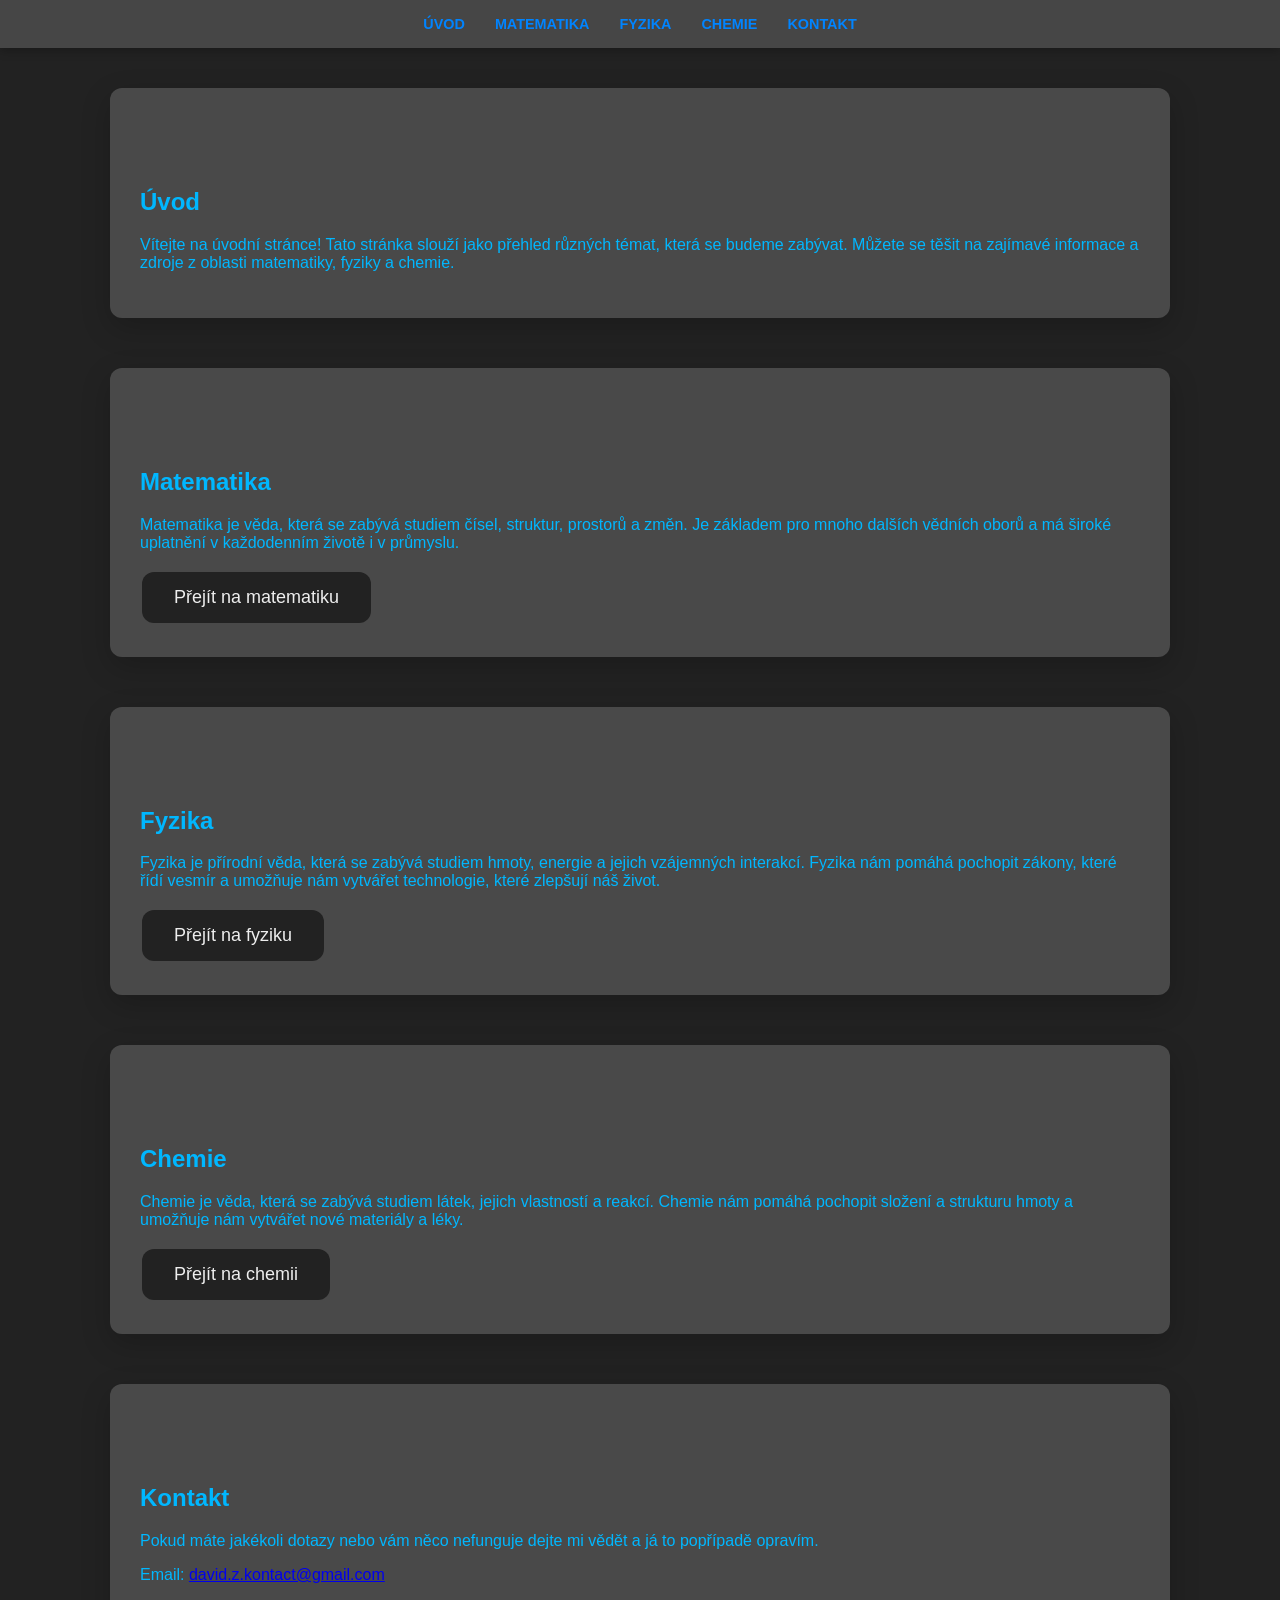
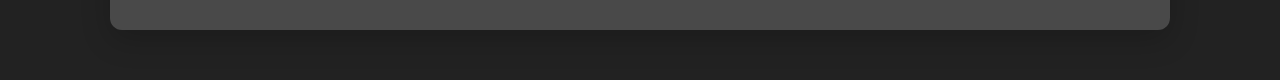
==== index.html @ 75d8a2f3 "Add files via upload" ====
<!DOCTYPE html>
<html lang="cs">
<head>
    <meta charset="UTF-8">
    <meta name="viewport" content="width=device-width, initial-scale=1.0">
    <title>Úvodní stránka</title>

    <link rel="stylesheet" href="style.css">

    <style>
        section {
            padding-top: 80px;
            margin-bottom: 50px;
        }
    </style>
</head>
<body>
    <nav class="navbar">
        <ul>
            <li><a href="#Uvod">Úvod</a></li>
            <li><a href="#Matematika">Matematika</a></li>
            <li><a href="#Fyzika">Fyzika</a></li>
            <li><a href="#Chemie">Chemie</a></li>
            <li><a href="#Kontakt">Kontakt</a></li>
        </ul>
    </nav>
    <section id="Uvod">
        <h1>Úvod</h1>
        <p>Vítejte na úvodní stránce! Tato stránka slouží jako přehled různých témat, která se budeme zabývat. Můžete se těšit na zajímavé informace a zdroje z oblasti matematiky, fyziky a chemie.</p> 
    </section>

    <section id="Matematika">
        <h1>Matematika </h1>
        <p>Matematika je věda, která se zabývá studiem čísel, struktur, prostorů a změn. Je základem pro mnoho dalších vědních oborů a má široké uplatnění v každodenním životě i v průmyslu.</p>
        <button class="tlacitko-matematika" onclick="window.location.href='matematika.html';">
            Přejít na matematiku
        </button>
    </section>

    <section id="Fyzika">
        <h1>Fyzika</h1>
        <p>Fyzika je přírodní věda, která se zabývá studiem hmoty, energie a jejich vzájemných interakcí. Fyzika nám pomáhá pochopit zákony, které řídí vesmír a umožňuje nám vytvářet technologie, které zlepšují náš život.</p>
        <button class="tlacitko-fyzika" onclick="window.location.href='fyzika.html';">
            Přejít na fyziku
        </button>
    </section>

    <section id="Chemie">
        <h1>Chemie</h1>
        <p>Chemie je věda, která se zabývá studiem látek, jejich vlastností a reakcí. Chemie nám pomáhá pochopit složení a strukturu hmoty a umožňuje nám vytvářet nové materiály a léky.</p>
        <button class="tlacitko-chemie" onclick="window.location.href='chemie.html';">
            Přejít na chemii
        </button>
    </section>

    <section id="Kontakt">
        <h1>Kontakt</h1>
        <p>Pokud máte jakékoli dotazy nebo vám něco nefunguje dejte mi vědět a já to popřípadě opravím.</p>
        <p>Email: <a href="mailto:david.z.kontact@gmail.com">david.z.kontact@gmail.com</a></p>
    </section>

</body>
</html>
---- style.css ----
/* ===== ZÁKLAD ===== */
html {
  scroll-behavior: smooth; /* Plynulý posun při kliknutí na navbar */
}

body {
  font-family: 'Segoe UI', Arial, sans-serif;
  margin: 0;
  background-color: #222222;
  background-size: cover;
  background-repeat: no-repeat;
  background-position: center;
  background-attachment: fixed; /* Pozadí se nehýbe při skrollování */
  color: #00b7ff;
}

.navbar {
  position: sticky;
  top: 0;
  background-color: rgba(73, 73, 73, 0.95); /* Poloprůhledná tmavá */
  backdrop-filter: blur(5px); /* Rozmazání pozadí pod lištou */
  padding: 15px 0;
  z-index: 1000;
  box-shadow: 0 2px 10px rgba(0,0,0,0.3);
}

.navbar ul {
  list-style: none;
  display: flex;
  justify-content: center;
  gap: 30px;
  margin: 0;
  padding: 0;
}

.navbar a {
  color: rgb(0, 132, 255);
  text-decoration: none;
  font-weight: bold;
  text-transform: uppercase;
  font-size: 0.9rem;
  transition: color 0.3s;
}

.navbar a:hover {
  color: #40b3ff;
}

/* ===== SEKCE ===== */
section {
  background: rgb(73, 73, 73);
  max-width: 1000px;
  margin: 40px auto; /* Vycentrování sekcí */
  padding: 30px;
  border-radius: 12px;
  box-shadow: 0 10px 30px rgba(0,0,0,0.2);
  scroll-margin-top: 80px; /* Důležité: zastaví skrollování kousek nad nadpisem */
}

.tlacitko-matematika {
    background-color: #222222; /* Zelená barva */
    border: none;
    color: rgb(238, 238, 238);
    padding: 15px 32px;
    text-align: center;
    text-decoration: none;
    display: inline-block;
    font-size: 18px;
    margin: 4px 2px;
    cursor: pointer;
    border-radius: 12px; /* Zaoblené rohy */
    transition: 0.3s; /* Plynulá změna barvy */
}

/* Co se stane, když na tlačítko najedeš myší */
.tlacitko-matematika:hover {
    background-color: #7be97b;
    transform: scale(1.05); /* Tlačítko se mírně zvětší */
    color: rgb(0, 0, 0);
}

.tlacitko-fyzika {
    background-color: #222222; /* Zelená barva */
    border: none;
    color: rgb(238, 238, 238);
    padding: 15px 32px;
    text-align: center;
    text-decoration: none;
    display: inline-block;
    font-size: 18px;
    margin: 4px 2px;
    cursor: pointer;
    border-radius: 12px; /* Zaoblené rohy */
    transition: 0.3s; /* Plynulá změna barvy */
}

/* Co se stane, když na tlačítko najedeš myší */
.tlacitko-fyzika:hover {
    background-color: #7be97b;
    transform: scale(1.05); /* Tlačítko se mírně zvětší */
    color: rgb(0, 0, 0);
}

.tlacitko-chemie {
    background-color: #222222; /* Zelená barva */
    border: none;
    color: rgb(238, 238, 238);
    padding: 15px 32px;
    text-align: center;
    text-decoration: none;
    display: inline-block;
    font-size: 18px;
    margin: 4px 2px;
    cursor: pointer;
    border-radius: 12px; /* Zaoblené rohy */
    transition: 0.3s; /* Plynulá změna barvy */
}

/* Co se stane, když na tlačítko najedeš myší */
.tlacitko-chemie:hover {
    background-color: #7be97b;
    transform: scale(1.05); /* Tlačítko se mírně zvětší */
    color: rgb(0, 0, 0);
}
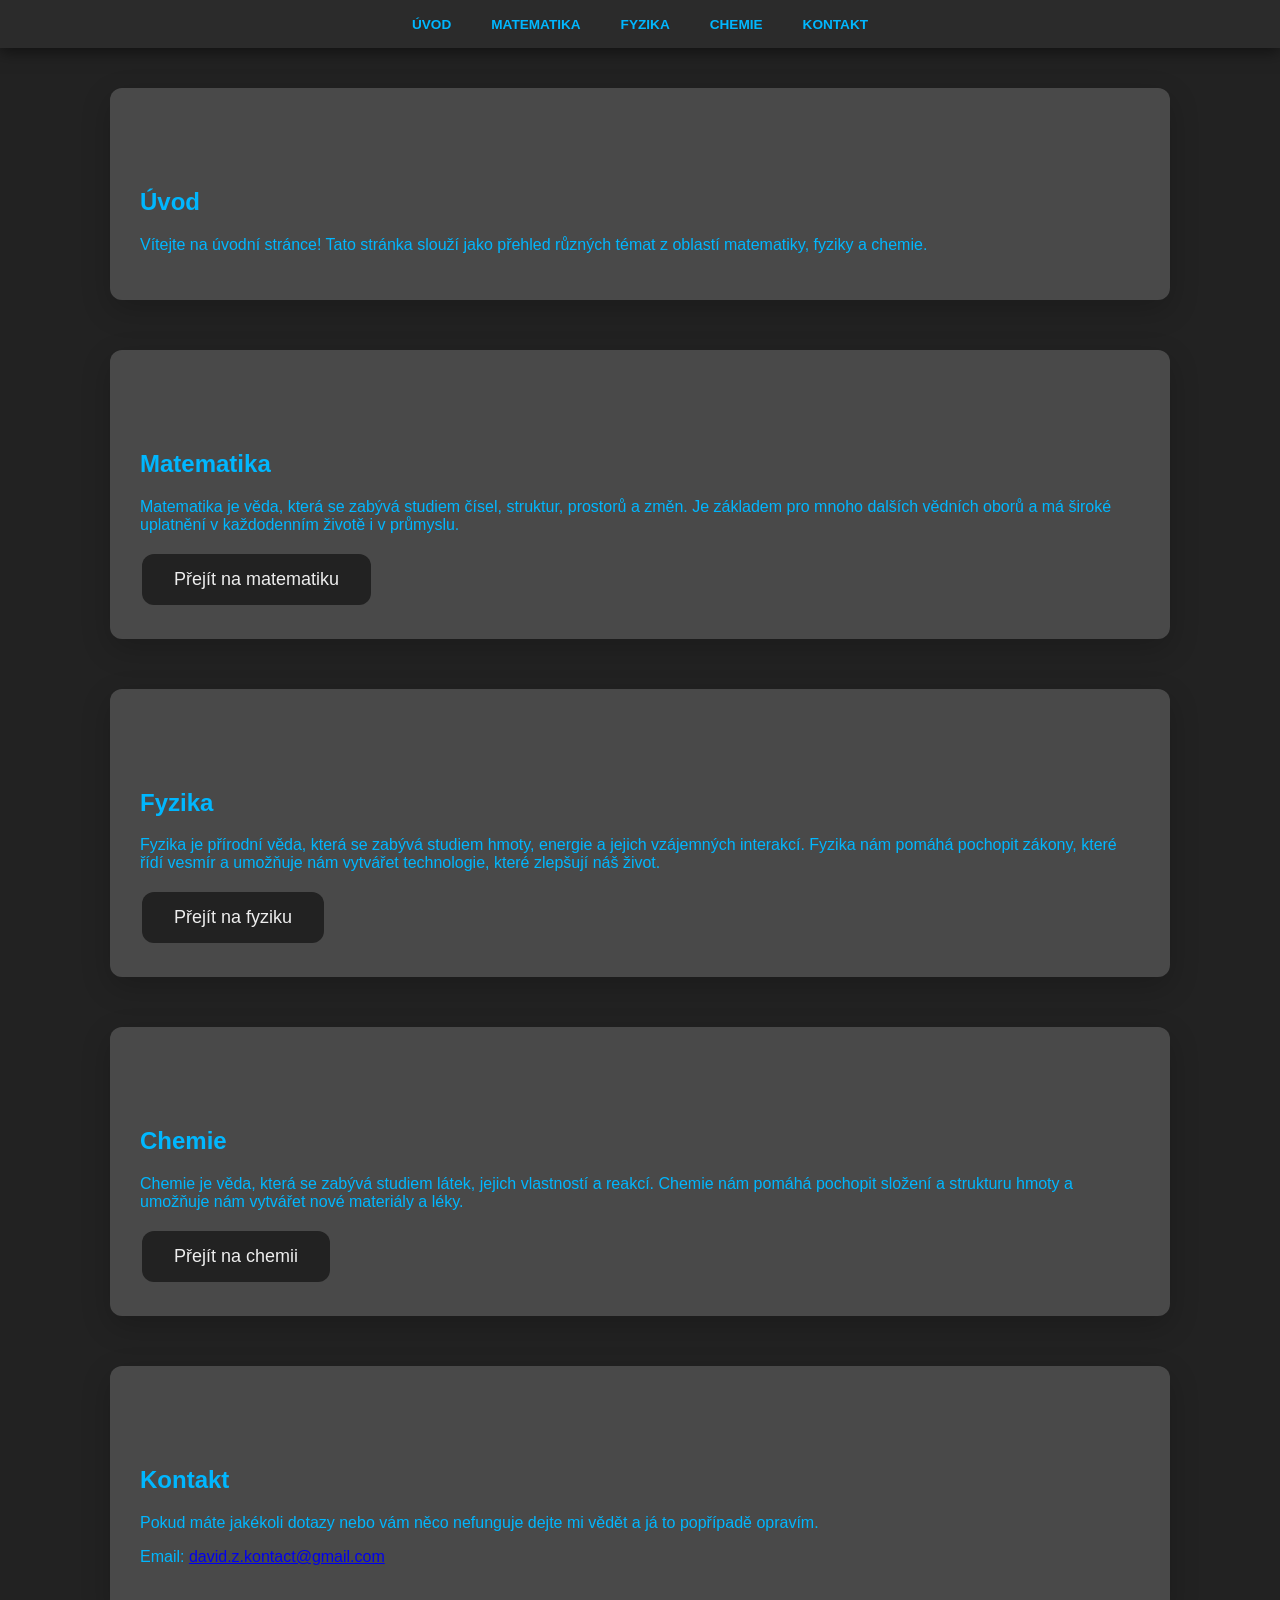
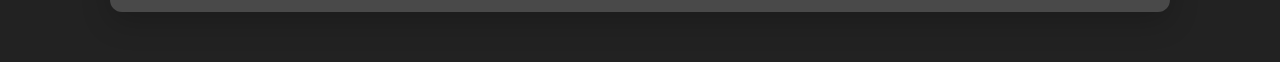
==== commit c866649c: "Fix HTML structure and update content" ====
--- a/index.html
+++ b/index.html
@@ -26,7 +26,7 @@
     </nav>
     <section id="Uvod">
         <h1>Úvod</h1>
-        <p>Vítejte na úvodní stránce! Tato stránka slouží jako přehled různých témat, která se budeme zabývat. Můžete se těšit na zajímavé informace a zdroje z oblasti matematiky, fyziky a chemie.</p> 
+        <p>Vítejte na úvodní stránce! Tato stránka slouží jako přehled různých témat z oblastí matematiky, fyziky a chemie.</p> 
     </section>
 
     <section id="Matematika">
@@ -60,4 +60,4 @@
     </section>
 
 </body>
-</html>+</html>
--- a/style.css
+++ b/style.css
@@ -14,36 +14,41 @@
   color: #00b7ff;
 }
 
+/* ===== NAVBAR ===== */
 .navbar {
-  position: sticky;
-  top: 0;
-  background-color: rgba(73, 73, 73, 0.95); /* Poloprůhledná tmavá */
-  backdrop-filter: blur(5px); /* Rozmazání pozadí pod lištou */
-  padding: 15px 0;
-  z-index: 1000;
-  box-shadow: 0 2px 10px rgba(0,0,0,0.3);
+    position: sticky;
+    top: 0;
+    background-color: rgba(45, 45, 45, 0.95);
+    backdrop-filter: blur(10px);
+    padding: 15px 0;
+    z-index: 1000;
+    box-shadow: 0 4px 15px rgba(0,0,0,0.5);
 }
 
 .navbar ul {
-  list-style: none;
-  display: flex;
-  justify-content: center;
-  gap: 30px;
-  margin: 0;
-  padding: 0;
+    list-style: none;
+    display: flex;
+    justify-content: center;
+    gap: 20px;
+    margin: 0;
+    padding: 0;
+    flex-wrap: wrap;
 }
 
 .navbar a {
-  color: rgb(0, 132, 255);
-  text-decoration: none;
-  font-weight: bold;
-  text-transform: uppercase;
-  font-size: 0.9rem;
-  transition: color 0.3s;
+    color: #00b7ff;
+    text-decoration: none;
+    font-weight: bold;
+    text-transform: uppercase;
+    font-size: 0.85rem;
+    transition: 0.3s;
+    padding: 5px 10px;
 }
 
 .navbar a:hover {
-  color: #40b3ff;
+    color: #fff;
+    background: #00b7ff;
+    border-radius: 5px;
 }
 
 /* ===== SEKCE ===== */
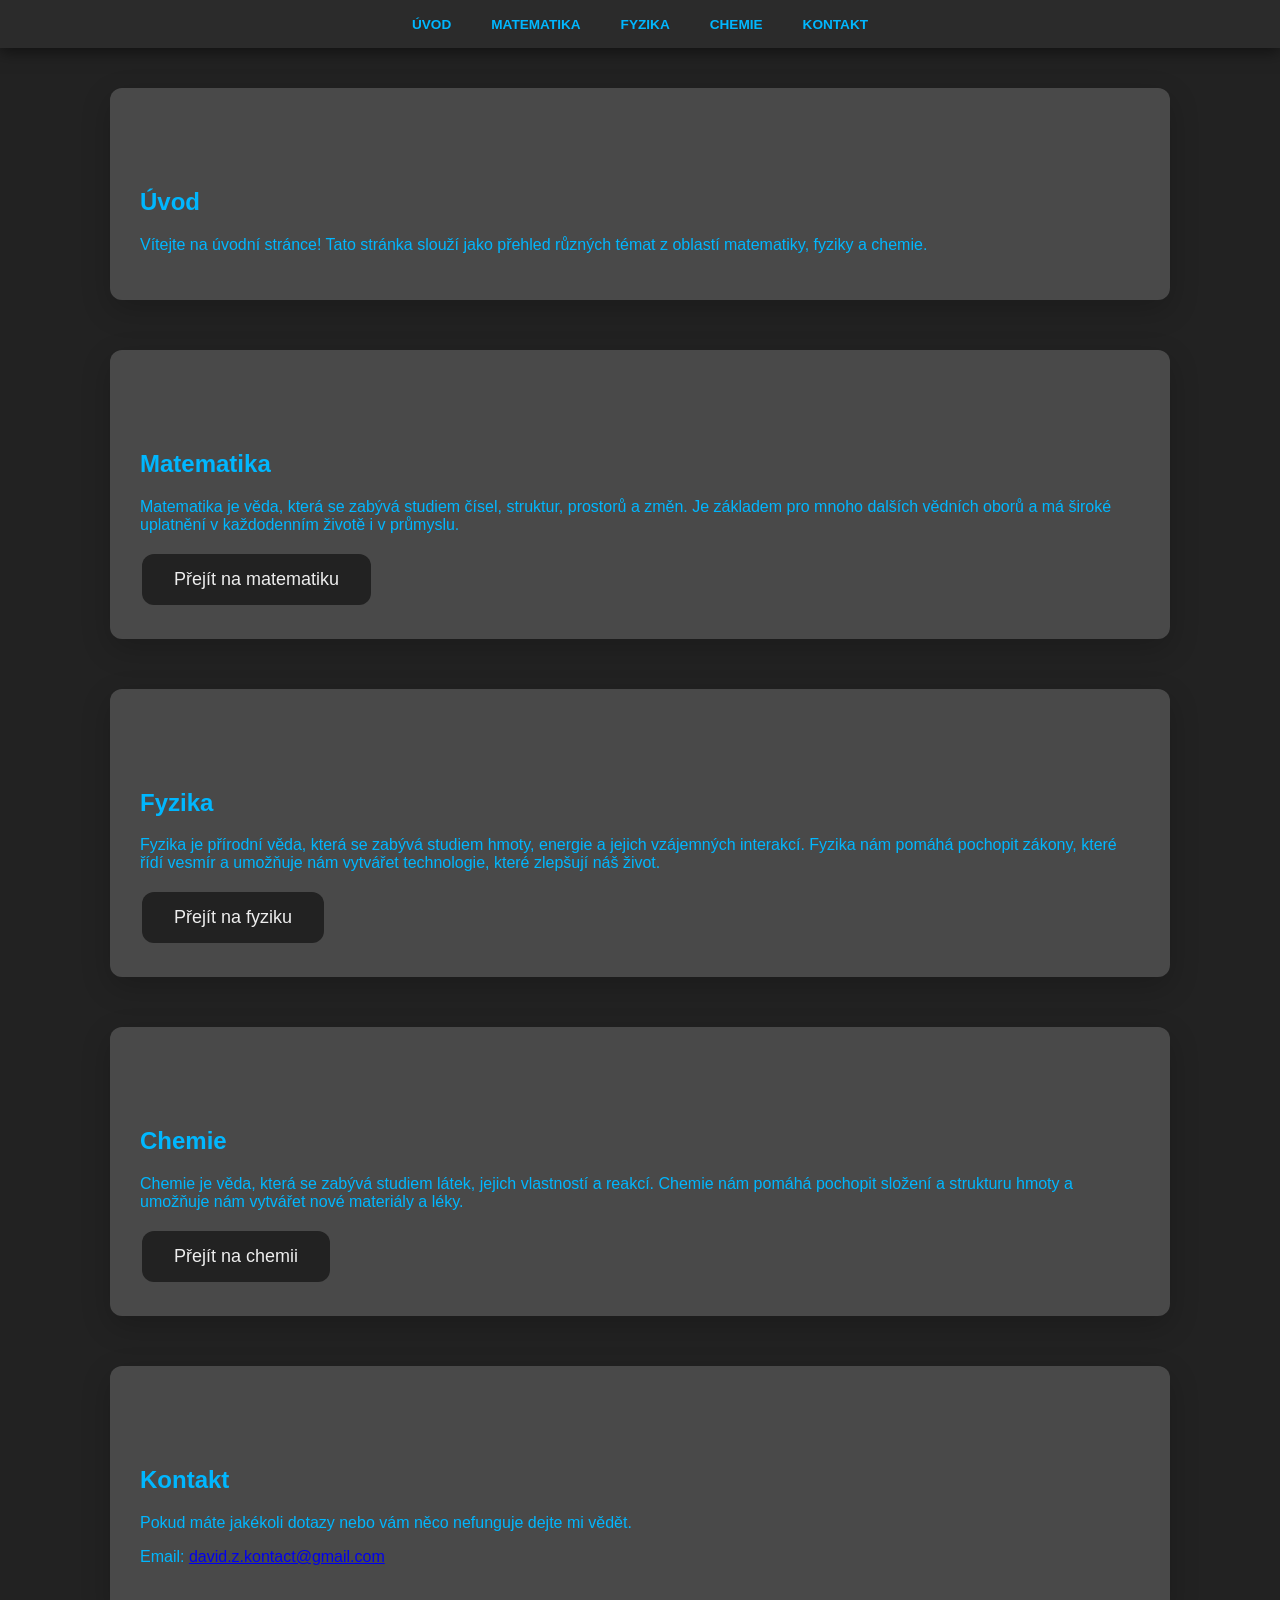
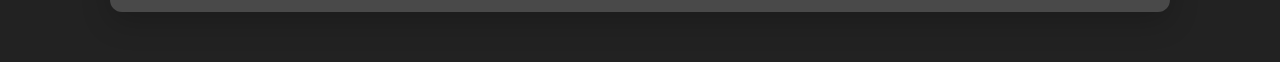
==== commit 05735881: "Fix HTML structure and content formatting" ====
--- a/index.html
+++ b/index.html
@@ -55,7 +55,7 @@
 
     <section id="Kontakt">
         <h1>Kontakt</h1>
-        <p>Pokud máte jakékoli dotazy nebo vám něco nefunguje dejte mi vědět a já to popřípadě opravím.</p>
+        <p>Pokud máte jakékoli dotazy nebo vám něco nefunguje dejte mi vědět.</p>
         <p>Email: <a href="mailto:david.z.kontact@gmail.com">david.z.kontact@gmail.com</a></p>
     </section>
 
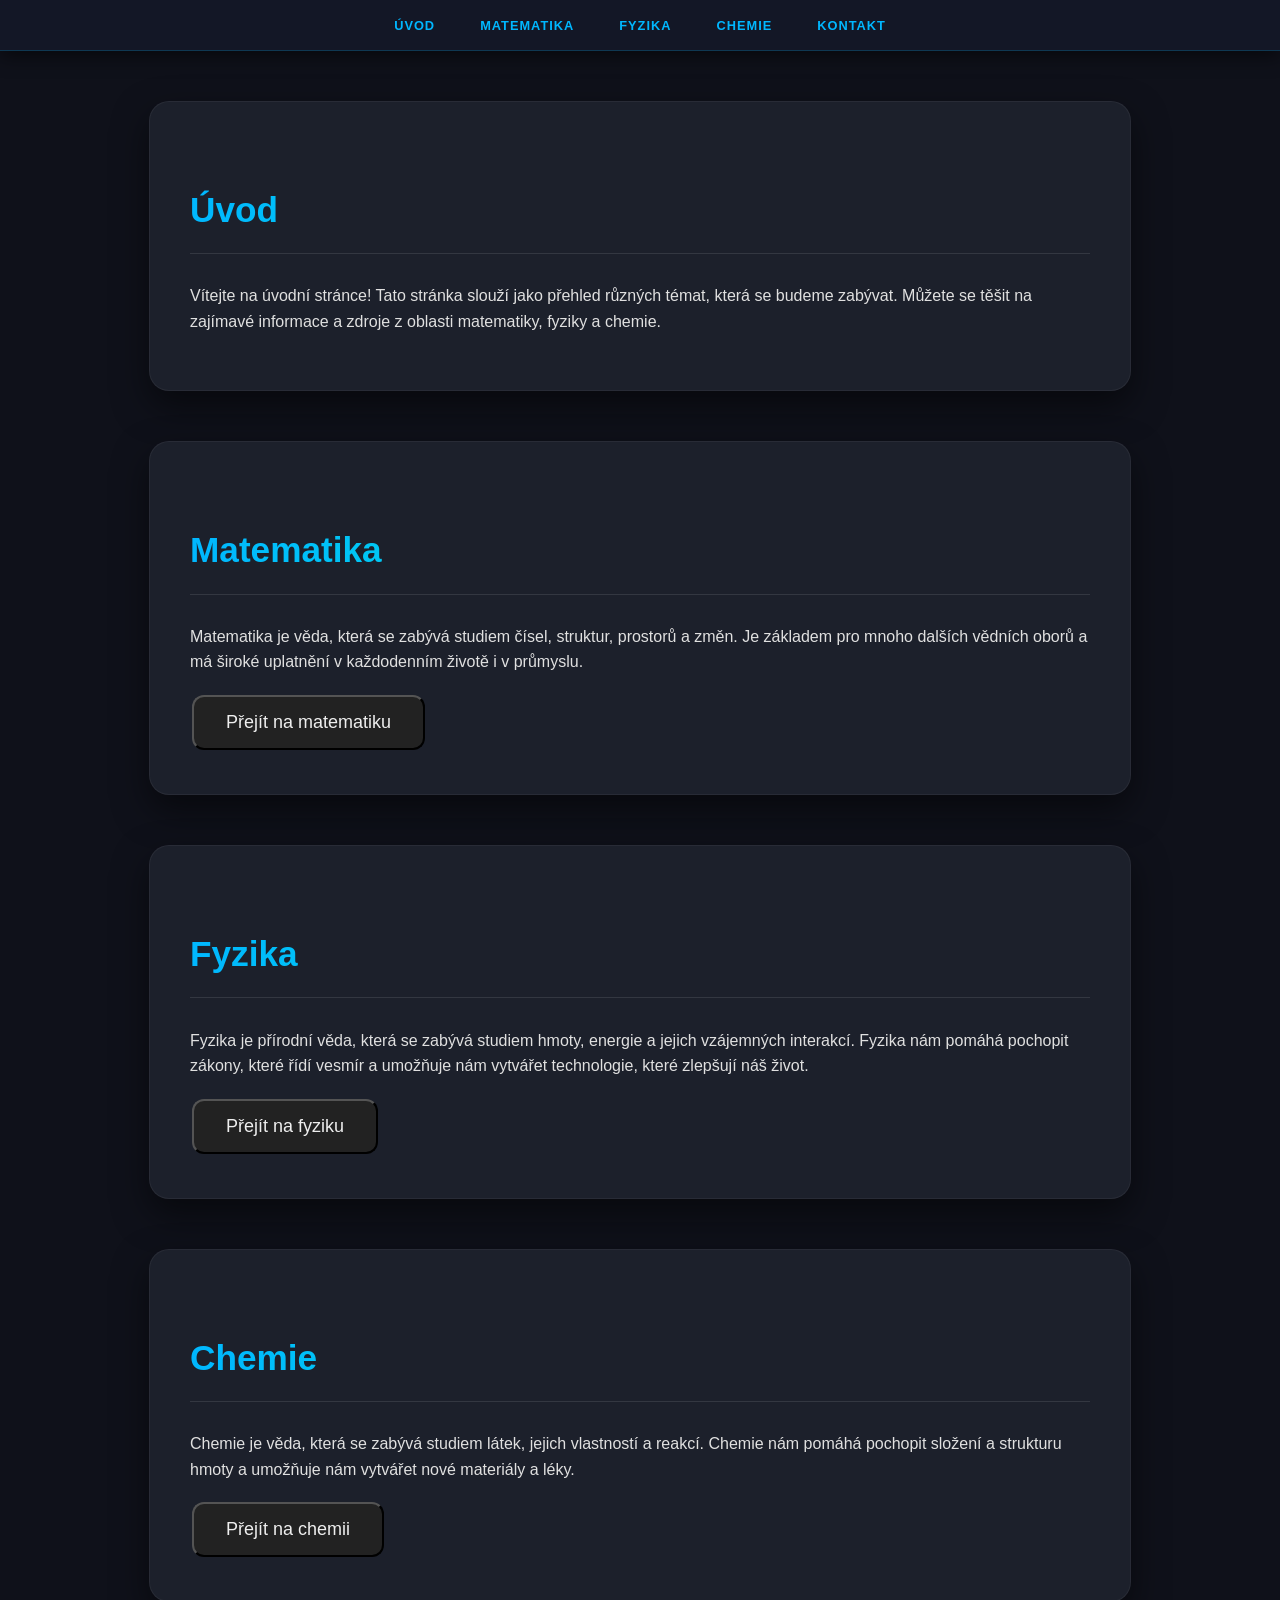
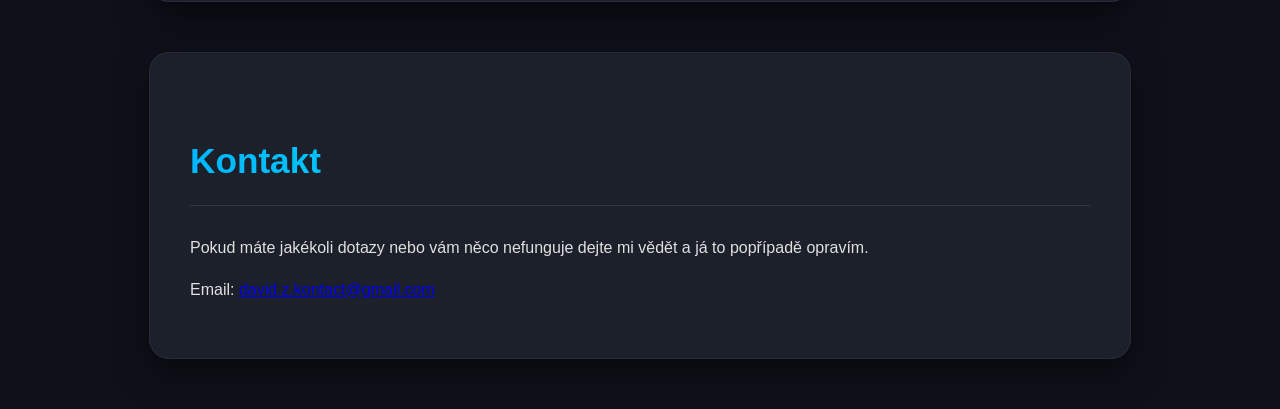
==== commit 5fef9639: "Update index.html with new styles and script" ====
--- a/index.html
+++ b/index.html
@@ -5,7 +5,16 @@
     <meta name="viewport" content="width=device-width, initial-scale=1.0">
     <title>Úvodní stránka</title>
 
-    <link rel="stylesheet" href="style.css">
+    <link rel="stylesheet" href="style-fyzika.css">
+
+    <script type='text/javascript'>
+        window.smartlook||(function(d) {
+            var o=smartlook=function(){ o.api.push(arguments)},h=d.getElementsByTagName('head')[0];
+            var c=d.createElement('script');o.api=new Array();c.async=true;c.type='text/javascript';
+            c.charset='utf-8';c.src='https://web-sdk.smartlook.com/recorder.js';h.appendChild(c);
+            })(document);
+            smartlook('init', 'd156499ad8f58f03ec920a851690f347df448d03', { region: 'eu' });
+    </script>
 
     <style>
         section {
@@ -26,7 +35,7 @@
     </nav>
     <section id="Uvod">
         <h1>Úvod</h1>
-        <p>Vítejte na úvodní stránce! Tato stránka slouží jako přehled různých témat z oblastí matematiky, fyziky a chemie.</p> 
+        <p>Vítejte na úvodní stránce! Tato stránka slouží jako přehled různých témat, která se budeme zabývat. Můžete se těšit na zajímavé informace a zdroje z oblasti matematiky, fyziky a chemie.</p> 
     </section>
 
     <section id="Matematika">
@@ -55,7 +64,7 @@
 
     <section id="Kontakt">
         <h1>Kontakt</h1>
-        <p>Pokud máte jakékoli dotazy nebo vám něco nefunguje dejte mi vědět.</p>
+        <p>Pokud máte jakékoli dotazy nebo vám něco nefunguje dejte mi vědět a já to popřípadě opravím.</p>
         <p>Email: <a href="mailto:david.z.kontact@gmail.com">david.z.kontact@gmail.com</a></p>
     </section>
 
--- a/style-fyzika.css
+++ b/style-fyzika.css
@@ -0,0 +1,318 @@
+/* ===== ZÁKLADNÍ NASTAVENÍ ===== */
+html {
+    scroll-behavior: smooth;
+}
+
+body {
+    font-family: 'Segoe UI', Roboto, Helvetica, Arial, sans-serif;
+    margin: 0;
+    background-color: #0f111a; /* Ještě o něco hlubší tmavá */
+    color: #e0e0e0;
+    line-height: 1.6;
+}
+
+/* ===== NAVBAR ===== */
+.navbar {
+    position: sticky;
+    top: 0;
+    background-color: rgba(20, 25, 40, 0.9);
+    backdrop-filter: blur(12px);
+    padding: 12px 0;
+    z-index: 1000;
+    box-shadow: 0 4px 20px rgba(0, 0, 0, 0.6);
+    border-bottom: 1px solid rgba(0, 183, 255, 0.2);
+}
+
+.navbar ul {
+    list-style: none;
+    display: flex;
+    justify-content: center;
+    gap: 15px;
+    margin: 0;
+    padding: 0;
+    flex-wrap: wrap;
+}
+
+.navbar a {
+    color: #00b7ff;
+    text-decoration: none;
+    font-weight: 600;
+    text-transform: uppercase;
+    font-size: 0.8rem;
+    letter-spacing: 1px;
+    transition: all 0.3s ease;
+    padding: 8px 15px;
+    border-radius: 20px;
+}
+
+.navbar a:hover {
+    color: #fff;
+    background: linear-gradient(135deg, #00b7ff, #00d4ff);
+    box-shadow: 0 0 15px rgba(0, 183, 255, 0.5);
+    transform: translateY(-2px);
+}
+
+/* ===== SEKCE ===== */
+section {
+    background: #1c202b;
+    max-width: 900px;
+    width: 92%;
+    margin: 50px auto;
+    padding: 40px;
+    border-radius: 20px;
+    box-shadow: 0 15px 35px rgba(0, 0, 0, 0.5);
+    scroll-margin-top: 100px;
+    border: 1px solid rgba(255, 255, 255, 0.05);
+}
+
+h1 {
+    color: #00b7ff; /* Záložní barva */
+    font-size: 2.2rem;
+    margin-top: 0;
+    background: linear-gradient(to right, #00b7ff, #00ffcc);
+    
+    /* Tyto 3 řádky společně tvoří ten barevný text */
+    -webkit-background-clip: text; /* Pro Chrome, Safari, Edge */
+    background-clip: text;         /* Standardní verze */
+    -webkit-text-fill-color: transparent;
+    
+    border-bottom: 1px solid rgba(255, 255, 255, 0.1);
+    padding-bottom: 15px;
+}
+
+h2 { color: #fff; }
+
+/* ===== KAPITOLY (DETAILS) ===== */
+details {
+    background: #252a36;
+    margin-bottom: 20px;
+    padding: 10px 20px;
+    border-radius: 12px;
+    border-left: 4px solid #00b7ff;
+    transition: transform 0.2s ease;
+}
+
+details:hover {
+    transform: scale(1.01);
+}
+
+summary {
+    cursor: pointer;
+    font-size: 1.25rem;
+    font-weight: bold;
+    padding: 10px 0;
+    outline: none;
+    color: #00d4ff;
+}
+
+/* ===== VZORCE ===== */
+.vzorec-container {
+    font-size: 1.8rem;
+    text-align: center;
+    margin: 25px 0;
+    background: linear-gradient(145deg, #0a0c12, #1a1f2e);
+    padding: 25px;
+    border-radius: 15px;
+    border: 1px solid rgba(0, 183, 255, 0.3);
+    box-shadow: inset 0 0 15px rgba(0, 0, 0, 0.5);
+    color: #fff;
+}
+
+/* ===== TLAČÍTKA ===== */
+.tlacitko-uvod {
+    background: linear-gradient(135deg, #00b7ff, #0077ff);
+    border: none;
+    color: white;
+    padding: 14px 28px;
+    font-size: 1rem;
+    cursor: pointer;
+    border-radius: 10px;
+    font-weight: bold;
+    transition: all 0.3s ease;
+    box-shadow: 0 4px 15px rgba(0, 119, 255, 0.3);
+}
+
+.tlacitko-uvod:hover {
+    transform: translateY(-3px);
+    box-shadow: 0 6px 20px rgba(0, 119, 255, 0.5);
+    filter: brightness(1.1);
+}
+
+.btn-start {
+    background: transparent;
+    color: #00ffcc;
+    border: 2px solid #00ffcc;
+    padding: 12px 20px;
+    border-radius: 30px;
+    cursor: pointer;
+    font-weight: bold;
+    text-transform: uppercase;
+    transition: all 0.3s ease;
+    width: 100%;
+    margin-top: 10px;
+}
+
+.btn-start:hover {
+    background: #00ffcc;
+    color: #000;
+    box-shadow: 0 0 20px rgba(0, 255, 204, 0.4);
+}
+
+/* ===== TESTOVACÍ SYSTÉM (SCORE PANEL) ===== */
+.score-container {
+    display: flex;
+    justify-content: space-around;
+    background: rgba(0, 0, 0, 0.3);
+    padding: 15px;
+    border-radius: 15px;
+    margin-bottom: 20px;
+    border: 1px solid rgba(0, 183, 255, 0.2);
+}
+
+.score-item { text-align: center; color: #aaa; font-size: 0.85rem; }
+.score-value { display: block; font-size: 1.5rem; color: #00ffcc; font-weight: bold; }
+
+.test-panel {
+    position: fixed;
+    bottom: -100%; /* Skryto úplně dole */
+    left: 0;
+    width: 100%;
+    background: #161922;
+    border-top: 4px solid #00b7ff;
+    padding: 30px;
+    box-sizing: border-box;
+    z-index: 2000;
+    text-align: center;
+    transition: bottom 0.6s cubic-bezier(0.175, 0.885, 0.32, 1.1); /* Pružný efekt */
+    box-shadow: 0 -15px 40px rgba(0,0,0,0.8);
+    border-radius: 30px 30px 0 0;
+}
+
+.test-panel.active {
+    bottom: 0;
+}
+
+.moznosti button {
+    background: #2a2f3d;
+    color: white;
+    border: 1px solid rgba(0, 183, 255, 0.5);
+    padding: 18px;
+    font-size: 1.1rem;
+    border-radius: 12px;
+    cursor: pointer;
+    width: 100%;
+    max-width: 450px;
+    transition: all 0.2s ease;
+}
+
+.moznosti button:hover:not(:disabled) {
+    border-color: #00b7ff;
+    background: #32384a;
+    transform: scale(1.02);
+}
+
+.zavrit-test {
+    background: none;
+    border: none;
+    color: #ff5e5e;
+    cursor: pointer;
+    margin-top: 20px;
+    font-weight: bold;
+    opacity: 0.7;
+    transition: 0.3s;
+}
+
+.zavrit-test:hover { opacity: 1; text-shadow: 0 0 10px rgba(255, 94, 94, 0.5); }
+
+/* MOBILNÍ OPTIMALIZACE */
+@media (max-width: 600px) {
+    section { padding: 25px; margin: 20px auto; }
+    h1 { font-size: 1.6rem; }
+    .vzorec-container { font-size: 1.4rem; padding: 15px; }
+    .navbar a { font-size: 0.7rem; padding: 6px 10px; }
+}
+
+/* ===== OBRÁZKY (ZOBRAZÍ CELÝ OBSAH, BEZ OŘEZU) ===== */
+img {
+    display: block;
+    width: 100%;           /* Roztáhne se na šířku kontejneru */
+    max-width: 600px;      /* Ale maximálně do této šířky */
+    height: auto;          /* VÝŠKA SE PŘIZPŮSOBÍ OBSAHU - ŽÁDNÝ OŘEZ */
+    
+    /* object-fit: cover; - TOTO JSME ODSTRANILI */
+    
+    margin: 25px auto;
+    border-radius: 15px;
+    border: 1px solid rgba(0, 183, 255, 0.3);
+    box-shadow: 0 8px 20px rgba(0, 0, 0, 0.4);
+    transition: transform 0.3s ease, box-shadow 0.3s ease;
+}
+
+/* Jemný efekt při najetí myší */
+img:hover {
+    transform: scale(1.02);
+    box-shadow: 0 12px 25px rgba(0, 183, 255, 0.2);
+}
+
+.tlacitko-matematika {
+    background-color: #222222; /* Zelená barva */
+    color: rgb(238, 238, 238);
+    padding: 15px 32px;
+    text-align: center;
+    text-decoration: none;
+    display: inline-block;
+    font-size: 18px;
+    margin: 4px 2px;
+    cursor: pointer;
+    border-radius: 12px; /* Zaoblené rohy */
+    transition: 0.3s; /* Plynulá změna barvy */
+}
+
+/* Co se stane, když na tlačítko najedeš myší */
+.tlacitko-matematika:hover {
+    background-color: #7be97b;
+    transform: scale(1.05); /* Tlačítko se mírně zvětší */
+    color: rgb(0, 0, 0);
+}
+
+.tlacitko-fyzika {
+    background-color: #222222; /* Zelená barva */
+    color: rgb(238, 238, 238);
+    padding: 15px 32px;
+    text-align: center;
+    text-decoration: none;
+    display: inline-block;
+    font-size: 18px;
+    margin: 4px 2px;
+    cursor: pointer;
+    border-radius: 12px; /* Zaoblené rohy */
+    transition: 0.3s; /* Plynulá změna barvy */
+}
+
+/* Co se stane, když na tlačítko najedeš myší */
+.tlacitko-fyzika:hover {
+    background-color: #7be97b;
+    transform: scale(1.05); /* Tlačítko se mírně zvětší */
+    color: rgb(0, 0, 0);
+}
+
+.tlacitko-chemie {
+    background-color: #222222; /* Zelená barva */
+    color: rgb(238, 238, 238);
+    padding: 15px 32px;
+    text-align: center;
+    text-decoration: none;
+    display: inline-block;
+    font-size: 18px;
+    margin: 4px 2px;
+    cursor: pointer;
+    border-radius: 12px; /* Zaoblené rohy */
+    transition: 0.3s; /* Plynulá změna barvy */
+}
+
+/* Co se stane, když na tlačítko najedeš myší */
+.tlacitko-chemie:hover {
+    background-color: #7be97b;
+    transform: scale(1.05); /* Tlačítko se mírně zvětší */
+    color: rgb(0, 0, 0);
+}
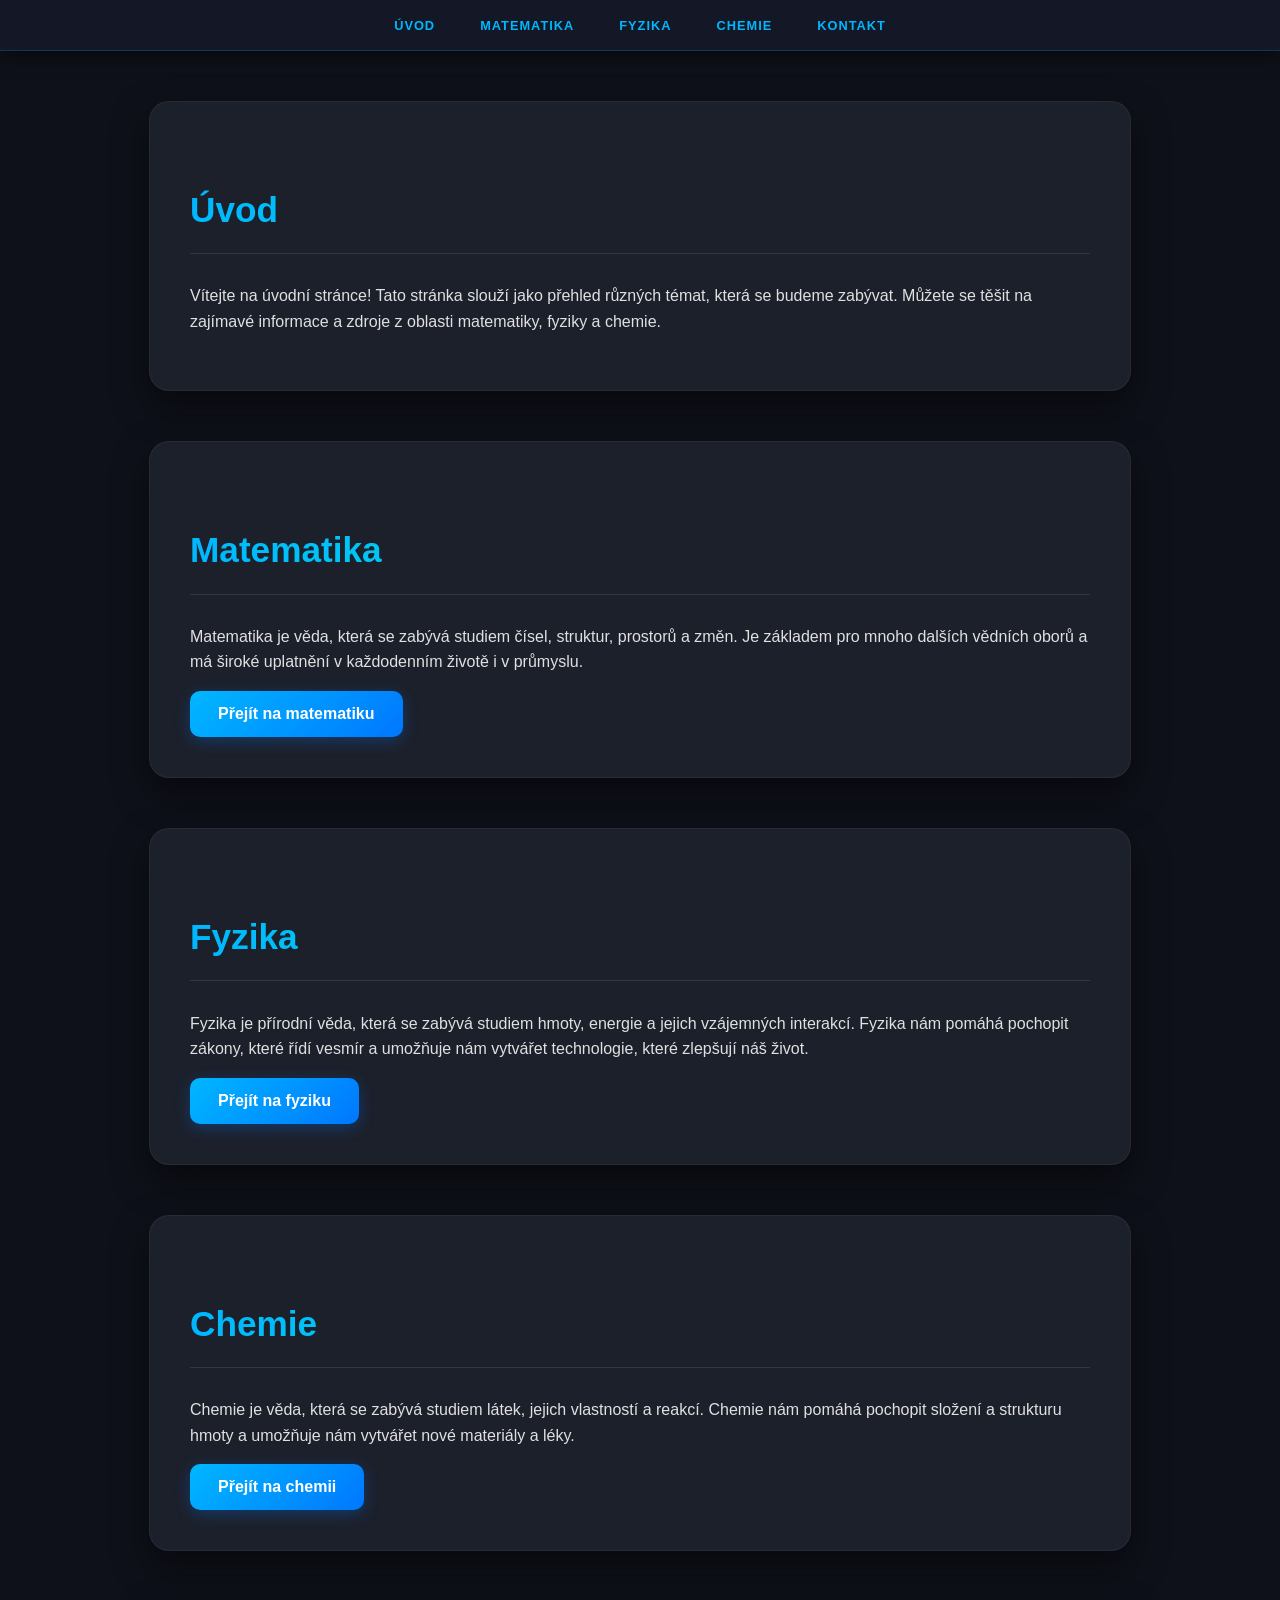
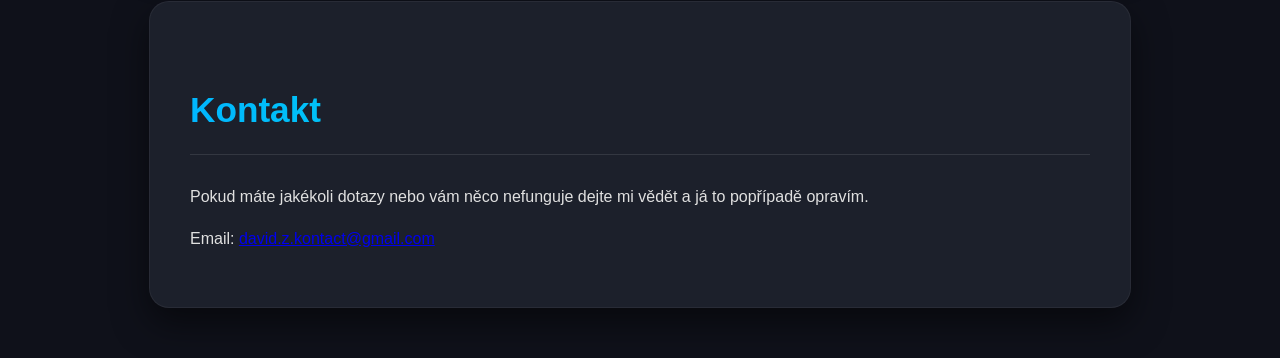
==== commit 9193ebe0: "Fix button class names in index.html" ====
--- a/index.html
+++ b/index.html
@@ -41,7 +41,7 @@
     <section id="Matematika">
         <h1>Matematika </h1>
         <p>Matematika je věda, která se zabývá studiem čísel, struktur, prostorů a změn. Je základem pro mnoho dalších vědních oborů a má široké uplatnění v každodenním životě i v průmyslu.</p>
-        <button class="tlacitko-matematika" onclick="window.location.href='matematika.html';">
+        <button class="tlacitko-uvod" onclick="window.location.href='matematika.html';">
             Přejít na matematiku
         </button>
     </section>
@@ -49,7 +49,7 @@
     <section id="Fyzika">
         <h1>Fyzika</h1>
         <p>Fyzika je přírodní věda, která se zabývá studiem hmoty, energie a jejich vzájemných interakcí. Fyzika nám pomáhá pochopit zákony, které řídí vesmír a umožňuje nám vytvářet technologie, které zlepšují náš život.</p>
-        <button class="tlacitko-fyzika" onclick="window.location.href='fyzika.html';">
+        <button class="tlacitko-uvod" onclick="window.location.href='fyzika.html';">
             Přejít na fyziku
         </button>
     </section>
@@ -57,7 +57,7 @@
     <section id="Chemie">
         <h1>Chemie</h1>
         <p>Chemie je věda, která se zabývá studiem látek, jejich vlastností a reakcí. Chemie nám pomáhá pochopit složení a strukturu hmoty a umožňuje nám vytvářet nové materiály a léky.</p>
-        <button class="tlacitko-chemie" onclick="window.location.href='chemie.html';">
+        <button class="tlacitko-uvod" onclick="window.location.href='chemie.html';">
             Přejít na chemii
         </button>
     </section>
--- a/style-fyzika.css
+++ b/style-fyzika.css
@@ -316,3 +316,21 @@
     transform: scale(1.05); /* Tlačítko se mírně zvětší */
     color: rgb(0, 0, 0);
 }
+
+/* Tvé doplňkové styly pro praxi, které ladí s tvým CSS */
+.praxe-box {
+    background: rgba(0, 255, 204, 0.05);
+    border-left: 4px solid #00ffcc;
+    padding: 15px;
+    margin: 15px 0;
+    border-radius: 0 12px 12px 0;
+}
+.praxe-box h4 {
+    margin: 0 0 5px 0;
+    color: #00ffcc;
+    font-size: 0.9rem;
+    text-transform: uppercase;
+    letter-spacing: 1px;
+}
+ /* Oprava pro MathJax v tvém tmavém režimu */
+.mjx-chtml { color: white !important; }
